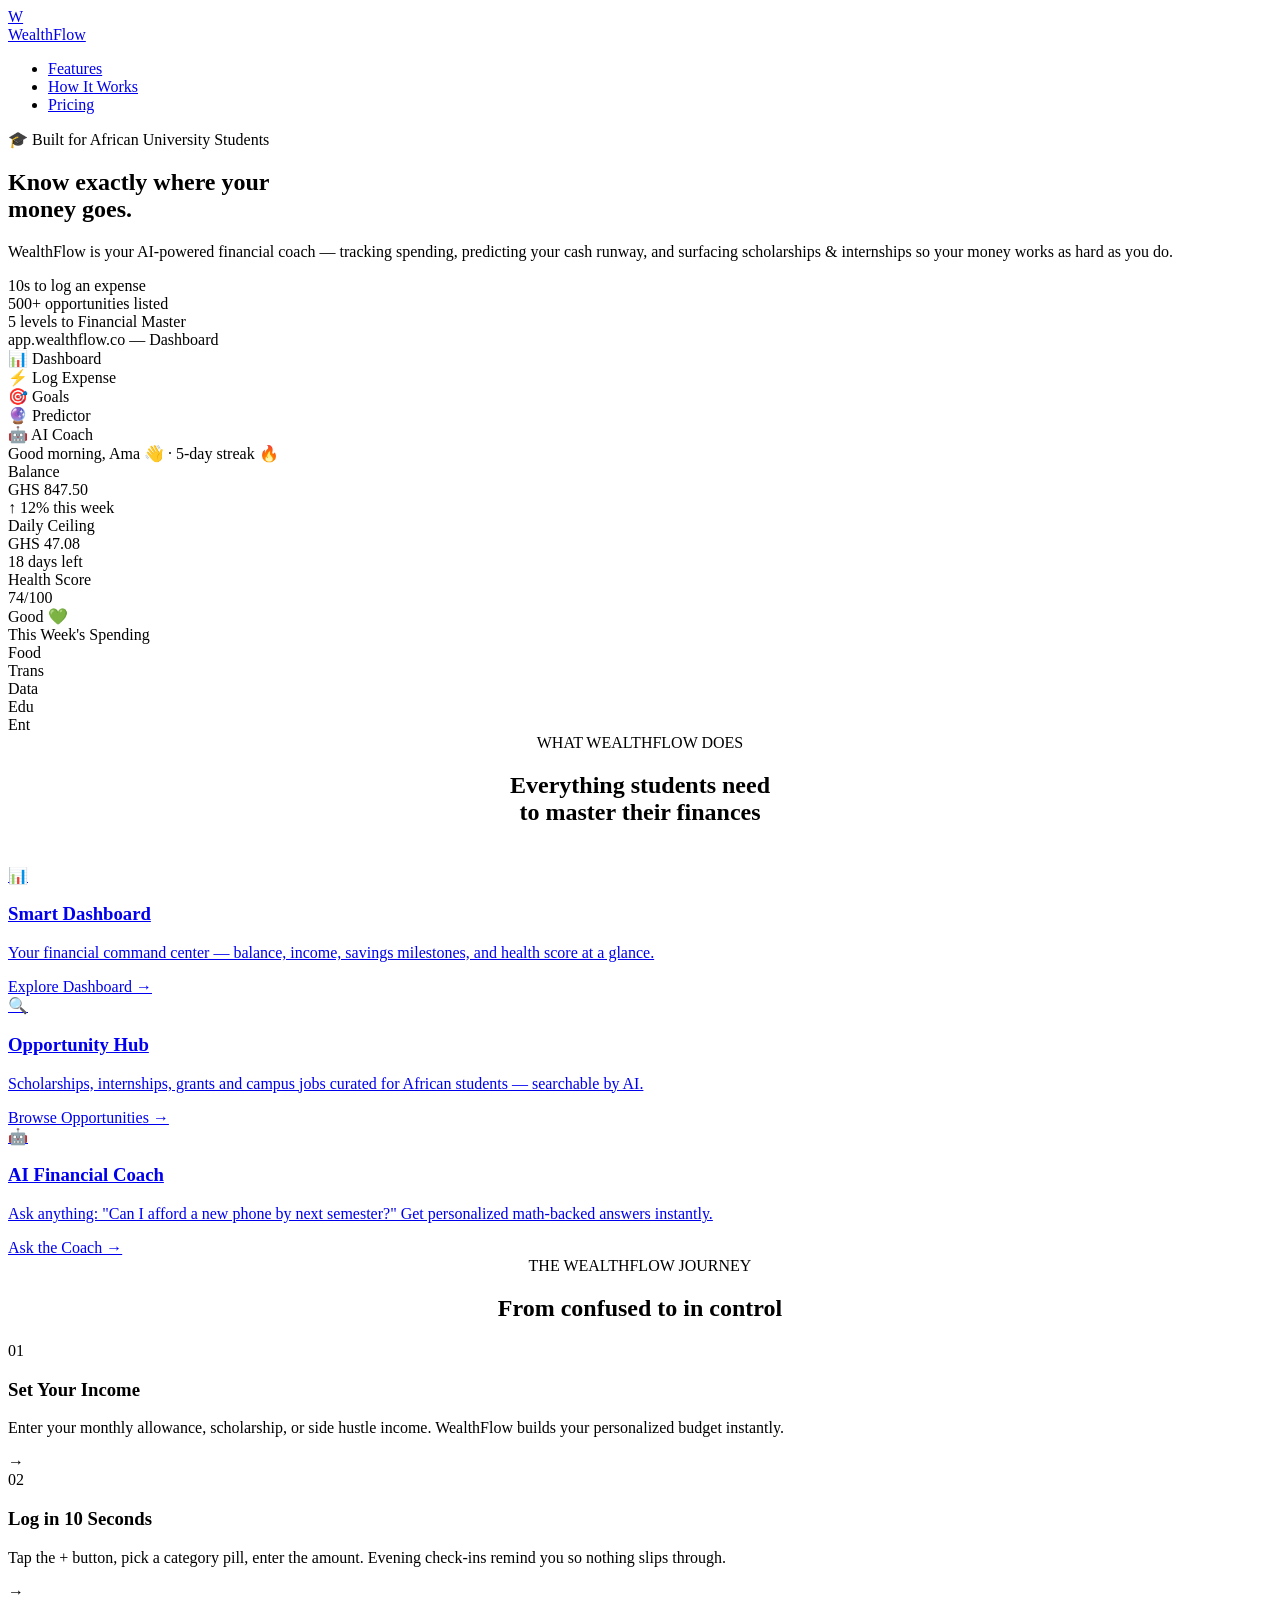
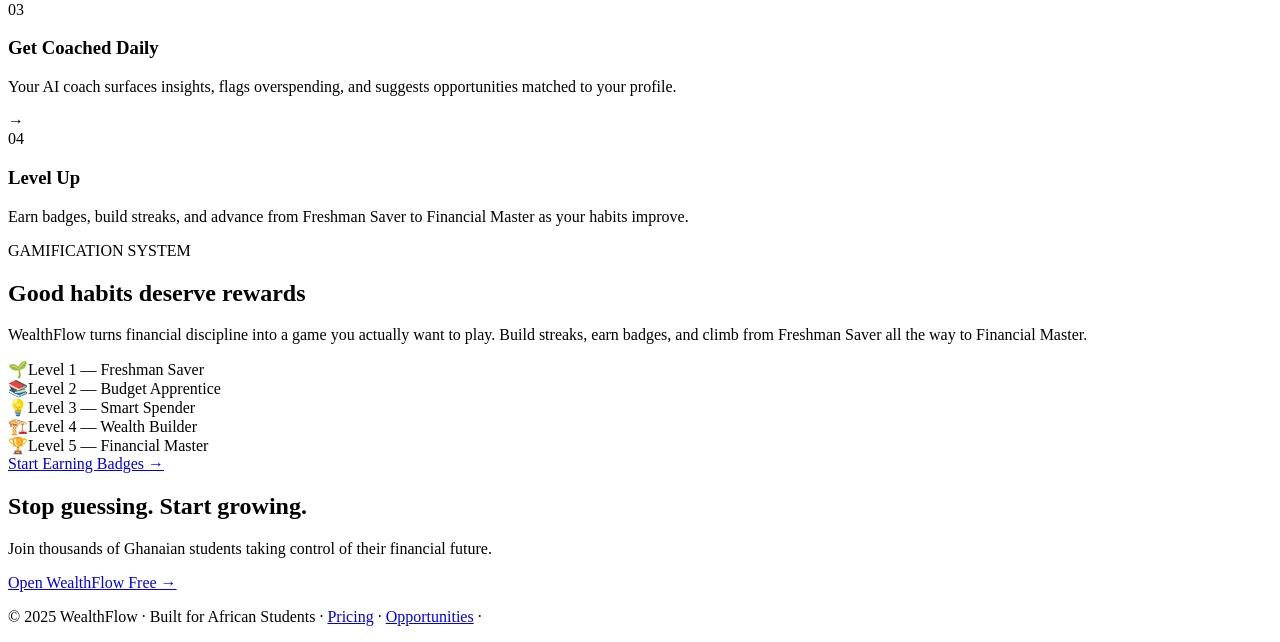
==== 2nd cloude/index.html @ a8cef29e "removed auth, removed redundant sections" ====
<!DOCTYPE html>
<html lang="en">
<head>
  <meta charset="UTF-8"/>
  <meta name="viewport" content="width=device-width, initial-scale=1.0"/>
  <title>WealthFlow — Your Financial Coach for University Life</title>
  <link rel="stylesheet" href="css/global.css"/>
  <link rel="stylesheet" href="css/landing.css"/>
</head>
<body>

<!-- NAV -->
<nav class="nav" id="navbar">
  <div class="nav-inner">
    <a href="index.html" class="nav-logo">
      <div class="nav-logo-mark">W</div>
      WealthFlow
    </a>
    <ul class="nav-links">
      <li><a href="#features">Features</a></li>
      <li><a href="#how">How It Works</a></li>
      <li><a href="#pricing">Pricing</a></li>
    </ul>
  </div>
</nav>

<!-- HERO -->
<section class="hero">
  <div class="hero-bg"></div>
  <div class="hero-content">
    <div class="hero-badge">🎓 Built for African University Students</div>
    <h1>Know exactly where your<br><span class="gradient-text">money goes.</span></h1>
    <p class="hero-sub">WealthFlow is your AI-powered financial coach — tracking spending, predicting your cash runway, and surfacing scholarships &amp; internships so your money works as hard as you do.</p>
   
    <div class="hero-stats">
      <div>
        <span class="stat-num">10s</span>
        <span class="stat-label">to log an expense</span>
      </div>
      <div class="stat-divider"></div>
      <div>
        <span class="stat-num">500+</span>
        <span class="stat-label">opportunities listed</span>
      </div>
      <div class="stat-divider"></div>
      <div>
        <span class="stat-num">5</span>
        <span class="stat-label">levels to Financial Master</span>
      </div>
    </div>
  </div>

  <!-- Dashboard Mockup -->
  <div class="mockup-wrap">
    <div class="mockup">
      <div class="mockup-bar">
        <span class="dot dot-r"></span>
        <span class="dot dot-y"></span>
        <span class="dot dot-g"></span>
        <span class="mockup-url">app.wealthflow.co — Dashboard</span>
      </div>
      <div class="mockup-body">
        <div class="mockup-sidebar">
          <div class="ms-item active">📊 Dashboard</div>
          <div class="ms-item">⚡ Log Expense</div>
          <div class="ms-item">🎯 Goals</div>
          <div class="ms-item">🔮 Predictor</div>
          <div class="ms-item">🤖 AI Coach</div>
        </div>
        <div class="mockup-main">
          <div class="mockup-greeting">Good morning, Ama 👋 · 5-day streak 🔥</div>
          <div class="mockup-cards">
            <div class="mock-card">
              <div class="mock-card-label">Balance</div>
              <div class="mock-card-val">GHS 847.50</div>
              <div class="mock-card-sub" style="color:var(--accent)">↑ 12% this week</div>
            </div>
            <div class="mock-card">
              <div class="mock-card-label">Daily Ceiling</div>
              <div class="mock-card-val">GHS 47.08</div>
              <div class="mock-card-sub" style="color:var(--warn)">18 days left</div>
            </div>
            <div class="mock-card">
              <div class="mock-card-label">Health Score</div>
              <div class="mock-card-val">74/100</div>
              <div class="mock-card-sub" style="color:var(--accent)">Good 💚</div>
            </div>
          </div>
          <div class="mockup-bars-wrap">
            <div class="mockup-bars-label">This Week's Spending</div>
            <div class="mockup-bars">
              <div class="mock-bar-col"><div class="mock-bar" style="height:60%;background:var(--primary)"></div><span class="mock-bar-label">Food</span></div>
              <div class="mock-bar-col"><div class="mock-bar" style="height:35%;background:var(--purple)"></div><span class="mock-bar-label">Trans</span></div>
              <div class="mock-bar-col"><div class="mock-bar" style="height:20%;background:var(--accent)"></div><span class="mock-bar-label">Data</span></div>
              <div class="mock-bar-col"><div class="mock-bar" style="height:15%;background:var(--warn)"></div><span class="mock-bar-label">Edu</span></div>
              <div class="mock-bar-col"><div class="mock-bar" style="height:25%;background:var(--danger)"></div><span class="mock-bar-label">Ent</span></div>
            </div>
          </div>
        </div>
      </div>
    </div>
  </div>
</section>

<!-- FEATURES -->
<section class="features" id="features">
  <div class="features-inner">
    <div class="eyebrow" style="text-align:center">WHAT WEALTHFLOW DOES</div>
    <h2 style="text-align:center;margin-bottom:40px">Everything students need<br>to master their finances</h2>
    <div class="features-grid">
      <a href="dashboard.html" class="feature-card featured">
        <div class="feature-card-icon">📊</div>
        <h3>Smart Dashboard</h3>
        <p>Your financial command center — balance, income, savings milestones, and health score at a glance.</p>
        <span class="feature-card-link">Explore Dashboard →</span>
      </a>
      
      <a href="opportunities.html" class="feature-card">
        <div class="feature-card-icon">🔍</div>
        <h3>Opportunity Hub</h3>
        <p>Scholarships, internships, grants and campus jobs curated for African students — searchable by AI.</p>
        <span class="feature-card-link">Browse Opportunities →</span>
      </a>
      <a href="dashboard.html#coach" class="feature-card">
        <div class="feature-card-icon">🤖</div>
        <h3>AI Financial Coach</h3>
        <p>Ask anything: "Can I afford a new phone by next semester?" Get personalized math-backed answers instantly.</p>
        <span class="feature-card-link">Ask the Coach →</span>
      </a>
    </div>
  </div>
</section>

<!-- HOW IT WORKS -->
<section class="how-section" id="how">
  <div class="how-inner">
    <div class="eyebrow" style="text-align:center">THE WEALTHFLOW JOURNEY</div>
    <h2 style="text-align:center">From confused to in control</h2>
    <div class="steps">
      <div class="step">
        <div class="step-num">01</div>
        <h3>Set Your Income</h3>
        <p>Enter your monthly allowance, scholarship, or side hustle income. WealthFlow builds your personalized budget instantly.</p>
      </div>
      <div class="step-arrow">→</div>
      <div class="step">
        <div class="step-num">02</div>
        <h3>Log in 10 Seconds</h3>
        <p>Tap the + button, pick a category pill, enter the amount. Evening check-ins remind you so nothing slips through.</p>
      </div>
      <div class="step-arrow">→</div>
      <div class="step">
        <div class="step-num">03</div>
        <h3>Get Coached Daily</h3>
        <p>Your AI coach surfaces insights, flags overspending, and suggests opportunities matched to your profile.</p>
      </div>
      <div class="step-arrow">→</div>
      <div class="step">
        <div class="step-num">04</div>
        <h3>Level Up</h3>
        <p>Earn badges, build streaks, and advance from Freshman Saver to Financial Master as your habits improve.</p>
      </div>
    </div>
  </div>
</section>

<!-- GAMIFICATION -->
<section class="gamify-section">
  <div class="gamify-inner">
    <div class="gamify-text">
      <div class="eyebrow">GAMIFICATION SYSTEM</div>
      <h2>Good habits deserve rewards</h2>
      <p>WealthFlow turns financial discipline into a game you actually want to play. Build streaks, earn badges, and climb from Freshman Saver all the way to Financial Master.</p>
      <div class="rank-list">
        <div class="rank-item"><span>🌱</span><span>Level 1 — Freshman Saver</span></div>
        <div class="rank-item"><span>📚</span><span>Level 2 — Budget Apprentice</span></div>
        <div class="rank-item"><span>💡</span><span>Level 3 — Smart Spender</span></div>
        <div class="rank-item"><span>🏗️</span><span>Level 4 — Wealth Builder</span></div>
        <div class="rank-item"><span>🏆</span><span>Level 5 — Financial Master</span></div>
      </div>
      <a href="dashboard.html" class="btn btn-primary">Start Earning Badges →</a>
    </div>
    <div class="badges-grid" id="landingBadges"></div>
  </div>
</section>

<!-- CTA -->
<section class="cta-band">
  <h2>Stop guessing. Start growing.</h2>
  <p>Join thousands of Ghanaian students taking control of their financial future.</p>
  <a href="dashboard.html" class="btn btn-primary btn-lg">Open WealthFlow Free →</a>
</section>

<!-- FOOTER -->
<footer>
  <p>© 2025 WealthFlow · Built for African Students ·
    <a href="pricing.html">Pricing</a> ·
    <a href="opportunities.html">Opportunities</a> ·
  </p>
</footer>

<script src="js/db.js"></script>
<script>
  // Sticky nav
  window.addEventListener('scroll', () => {
    document.getElementById('navbar').classList.toggle('scrolled', window.scrollY > 20);
  });

  // Render badges
  const badgesWrap = document.getElementById('landingBadges');
  Object.values(BADGES).forEach(b => {
    const earned = ['first_log','first_budget','three_day_streak'].includes(b.id);
    badgesWrap.innerHTML += `
      <div class="badge-card ${earned?'earned':''}">
        <div class="badge-icon">${b.emoji}</div>
        <div class="badge-name">${b.name}</div>
      </div>`;
  });
</script>
</body>
</html>
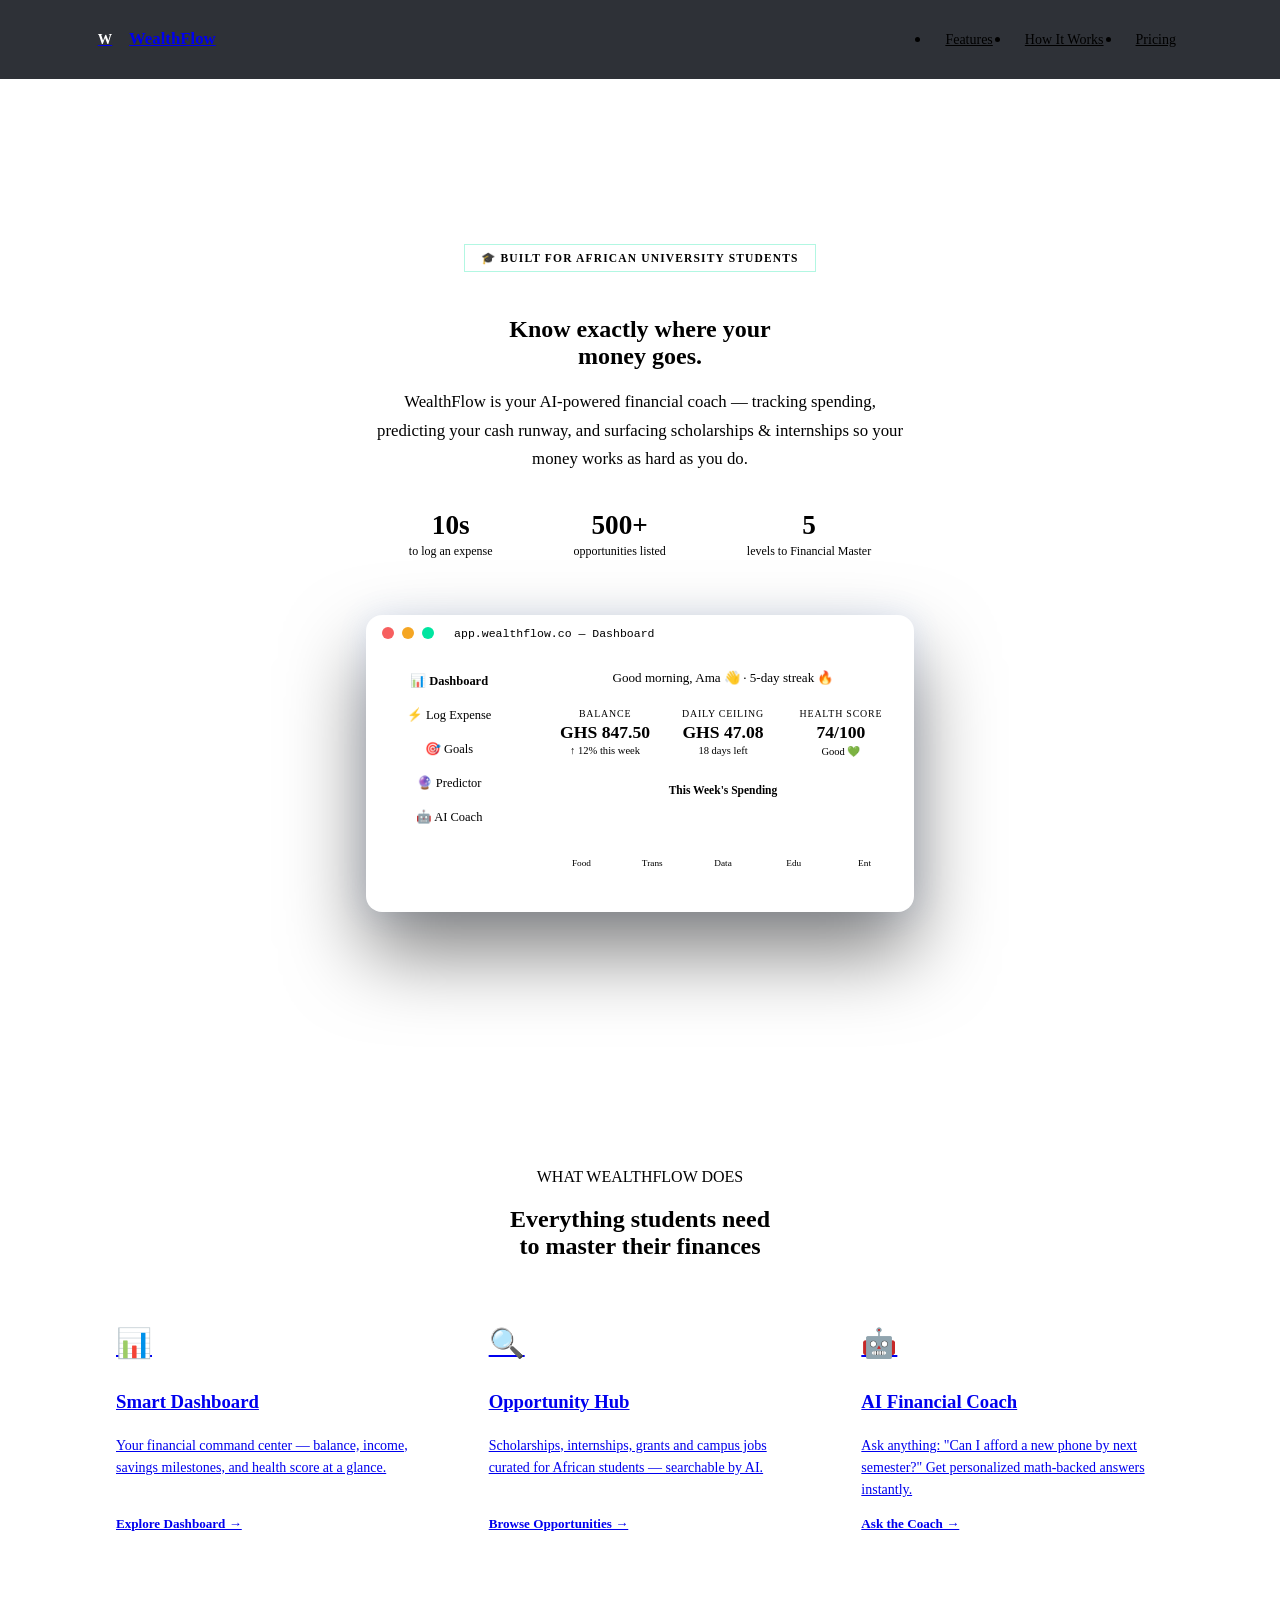
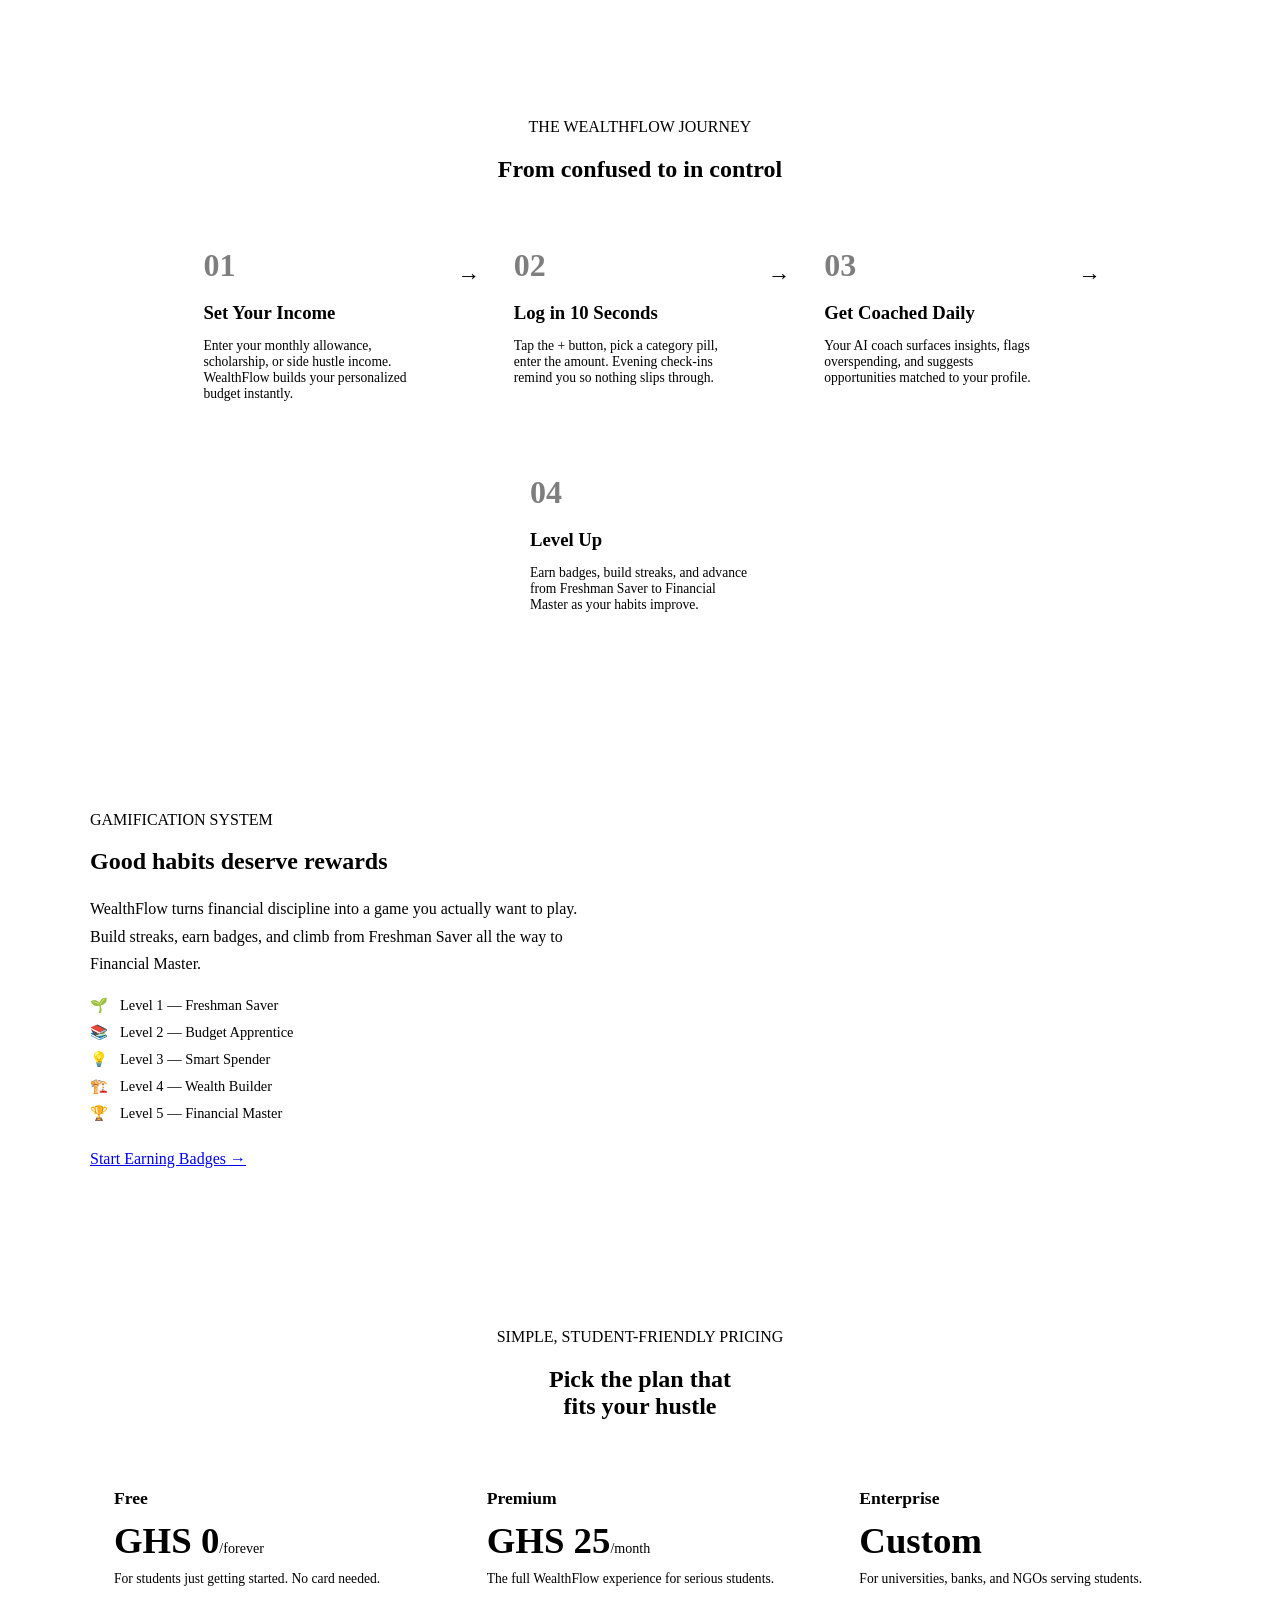
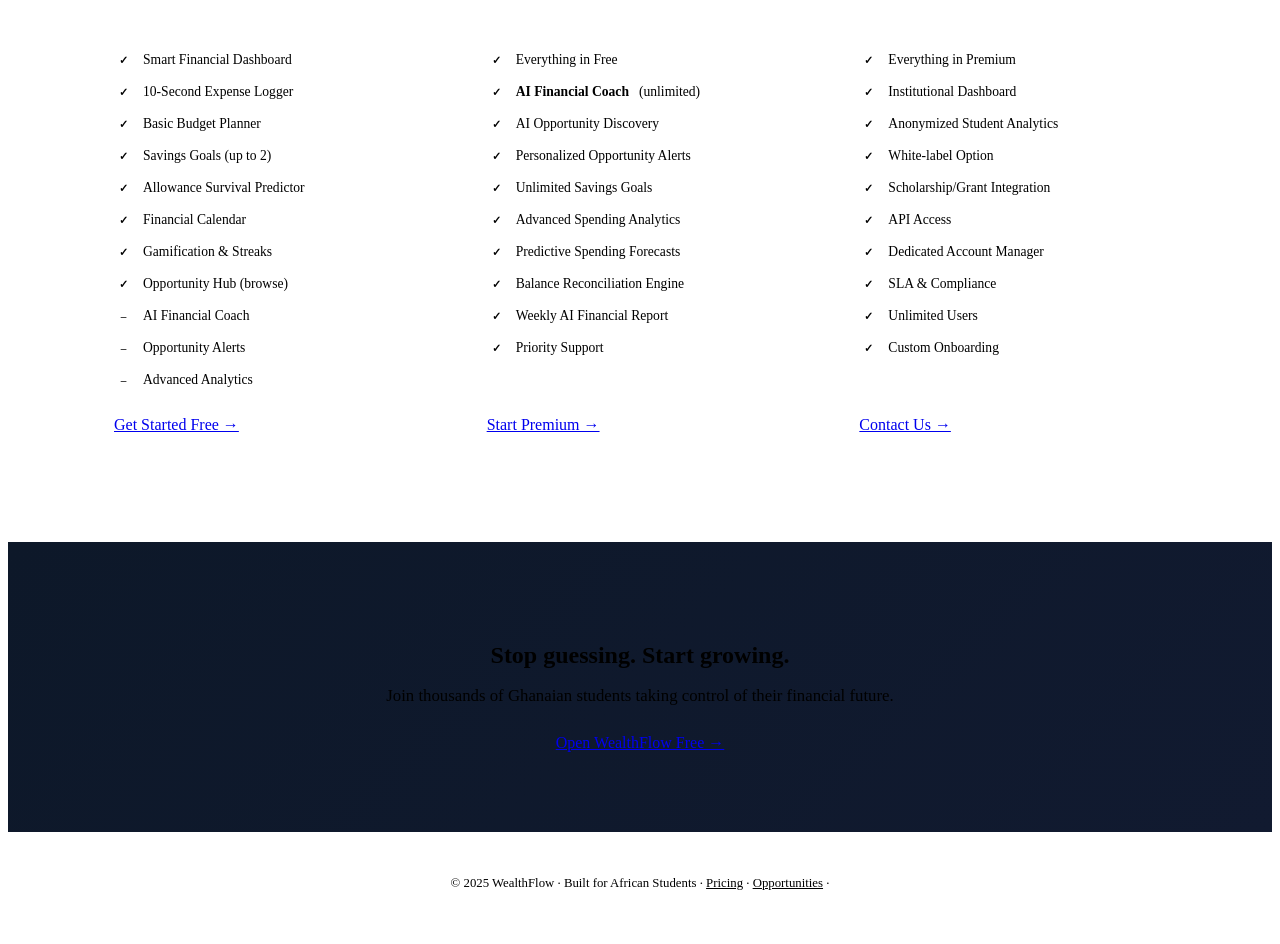
==== commit a4a0e932: "added pricing section to the index.html" ====
--- a/2nd cloude/index.html
+++ b/2nd cloude/index.html
@@ -184,6 +184,81 @@
   </div>
 </section>
 
+<!-- PRICING -->
+<section class="pricing-section" id="pricing">
+  <div class="pricing-inner">
+    <div class="eyebrow" style="text-align:center">SIMPLE, STUDENT-FRIENDLY PRICING</div>
+    <h2 style="text-align:center;margin-bottom:40px">Pick the plan that<br>fits your hustle</h2>
+    <div class="pricing-grid">
+
+      <!-- FREE -->
+      <div class="pricing-card">
+        <div class="plan-name">Free</div>
+        <div class="plan-price">GHS 0<span>/forever</span></div>
+        <div class="plan-desc">For students just getting started. No card needed.</div>
+        <div class="plan-divider"></div>
+        <div class="plan-features">
+          <div class="plan-feature included"><div class="pf-check pf-yes">✓</div>Smart Financial Dashboard</div>
+          <div class="plan-feature included"><div class="pf-check pf-yes">✓</div>10-Second Expense Logger</div>
+          <div class="plan-feature included"><div class="pf-check pf-yes">✓</div>Basic Budget Planner</div>
+          <div class="plan-feature included"><div class="pf-check pf-yes">✓</div>Savings Goals (up to 2)</div>
+          <div class="plan-feature included"><div class="pf-check pf-yes">✓</div>Allowance Survival Predictor</div>
+          <div class="plan-feature included"><div class="pf-check pf-yes">✓</div>Financial Calendar</div>
+          <div class="plan-feature included"><div class="pf-check pf-yes">✓</div>Gamification &amp; Streaks</div>
+          <div class="plan-feature included"><div class="pf-check pf-yes">✓</div>Opportunity Hub (browse)</div>
+          <div class="plan-feature"><div class="pf-check pf-no">–</div>AI Financial Coach</div>
+          <div class="plan-feature"><div class="pf-check pf-no">–</div>Opportunity Alerts</div>
+          <div class="plan-feature"><div class="pf-check pf-no">–</div>Advanced Analytics</div>
+        </div>
+        <a href="dashboard.html" class="btn btn-outline btn-full">Get Started Free →</a>
+      </div>
+
+      <!-- PREMIUM -->
+      <div class="pricing-card featured">
+        <div class="plan-name">Premium</div>
+        <div class="plan-price" id="premiumPrice">GHS 25<span id="premiumPer">/month</span></div>
+        <div class="plan-desc">The full WealthFlow experience for serious students.</div>
+        <div class="plan-divider"></div>
+        <div class="plan-features">
+          <div class="plan-feature included"><div class="pf-check pf-yes">✓</div>Everything in Free</div>
+          <div class="plan-feature included"><div class="pf-check pf-yes">✓</div><strong>AI Financial Coach</strong> (unlimited)</div>
+          <div class="plan-feature included"><div class="pf-check pf-yes">✓</div>AI Opportunity Discovery</div>
+          <div class="plan-feature included"><div class="pf-check pf-yes">✓</div>Personalized Opportunity Alerts</div>
+          <div class="plan-feature included"><div class="pf-check pf-yes">✓</div>Unlimited Savings Goals</div>
+          <div class="plan-feature included"><div class="pf-check pf-yes">✓</div>Advanced Spending Analytics</div>
+          <div class="plan-feature included"><div class="pf-check pf-yes">✓</div>Predictive Spending Forecasts</div>
+          <div class="plan-feature included"><div class="pf-check pf-yes">✓</div>Balance Reconciliation Engine</div>
+          <div class="plan-feature included"><div class="pf-check pf-yes">✓</div>Weekly AI Financial Report</div>
+          <div class="plan-feature included"><div class="pf-check pf-yes">✓</div>Priority Support</div>
+        </div>
+        <a href="auth.html?mode=signup" class="btn btn-primary btn-full">Start Premium →</a>
+      </div>
+
+      <!-- ENTERPRISE -->
+      <div class="pricing-card">
+        <div class="plan-name">Enterprise</div>
+        <div class="plan-price">Custom<span></span></div>
+        <div class="plan-desc">For universities, banks, and NGOs serving students.</div>
+        <div class="plan-divider"></div>
+        <div class="plan-features">
+          <div class="plan-feature included"><div class="pf-check pf-yes">✓</div>Everything in Premium</div>
+          <div class="plan-feature included"><div class="pf-check pf-yes">✓</div>Institutional Dashboard</div>
+          <div class="plan-feature included"><div class="pf-check pf-yes">✓</div>Anonymized Student Analytics</div>
+          <div class="plan-feature included"><div class="pf-check pf-yes">✓</div>White-label Option</div>
+          <div class="plan-feature included"><div class="pf-check pf-yes">✓</div>Scholarship/Grant Integration</div>
+          <div class="plan-feature included"><div class="pf-check pf-yes">✓</div>API Access</div>
+          <div class="plan-feature included"><div class="pf-check pf-yes">✓</div>Dedicated Account Manager</div>
+          <div class="plan-feature included"><div class="pf-check pf-yes">✓</div>SLA &amp; Compliance</div>
+          <div class="plan-feature included"><div class="pf-check pf-yes">✓</div>Unlimited Users</div>
+          <div class="plan-feature included"><div class="pf-check pf-yes">✓</div>Custom Onboarding</div>
+        </div>
+        <a href="mailto:hello@wealthflow.co" class="btn btn-outline btn-full">Contact Us →</a>
+      </div>
+
+    </div>
+  </div>
+</section>
+
 <!-- CTA -->
 <section class="cta-band">
   <h2>Stop guessing. Start growing.</h2>
@@ -218,4 +293,4 @@
   });
 </script>
 </body>
-</html>
+</html>
--- a/2nd cloude/css/landing.css
+++ b/2nd cloude/css/landing.css
@@ -0,0 +1,193 @@
+/* css/landing.css */
+
+/* ── NAV ─────────────────────────────────────────────── */
+.nav {
+  position: fixed; top: 0; left: 0; right: 0; z-index: 100;
+  background: rgba(10,13,20,0.85); backdrop-filter: blur(16px);
+  border-bottom: 1px solid transparent; transition: border-color 0.3s;
+}
+.nav.scrolled { border-bottom-color: var(--border); }
+.nav-inner {
+  max-width: 1100px; margin: 0 auto; padding: 14px 24px;
+  display: flex; align-items: center; gap: 20px;
+}
+.nav-logo { display: flex; align-items: center; gap: 9px; font-family: var(--font-display); font-weight: 700; font-size: 1.05rem; }
+.nav-logo-mark {
+  width: 30px; height: 30px; border-radius: 8px; background: var(--grad-primary);
+  display: flex; align-items: center; justify-content: center;
+  color: #fff; font-weight: 800; font-size: 0.9rem; flex-shrink: 0;
+}
+.nav-links { display: flex; align-items: center; gap: 4px; margin-left: auto; }
+.nav-links a {
+  font-size: 0.875rem; font-weight: 500; color: var(--muted);
+  padding: 8px 14px; border-radius: var(--r-md); transition: 0.15s;
+}
+.nav-links a:hover { color: var(--text); background: var(--surface); }
+.nav-cta { display: flex; align-items: center; gap: 8px; }
+
+/* ── HERO ─────────────────────────────────────────────── */
+.hero {
+  min-height: 100vh; display: flex; flex-direction: column;
+  align-items: center; justify-content: center;
+  text-align: center; padding: 120px 24px 60px; position: relative; overflow: hidden;
+}
+.hero-bg {
+  position: absolute; inset: 0; pointer-events: none;
+  background:
+    radial-gradient(ellipse 80% 50% at 50% -10%, rgba(79,142,247,0.22), transparent),
+    linear-gradient(var(--border) 1px, transparent 1px) 0 0 / 60px 60px,
+    linear-gradient(90deg, var(--border) 1px, transparent 1px) 0 0 / 60px 60px;
+  opacity: 0.4;
+}
+.hero-content { position: relative; z-index: 1; max-width: 780px; }
+.hero-badge {
+  display: inline-block; background: var(--accentDim); border: 1px solid rgba(0,229,160,0.3);
+  color: var(--accent); font-size: 0.72rem; font-weight: 700; letter-spacing: 0.1em;
+  text-transform: uppercase; padding: 6px 16px; border-radius: var(--r-full); margin-bottom: 24px;
+}
+.hero h1 { margin-bottom: 18px; }
+.hero-sub { font-size: 1.05rem; color: var(--muted); line-height: 1.7; max-width: 540px; margin: 0 auto 36px; }
+.hero-actions { display: flex; gap: 12px; justify-content: center; flex-wrap: wrap; margin-bottom: 52px; }
+.hero-stats   { display: flex; gap: 40px; justify-content: center; flex-wrap: wrap; }
+.stat-num { font-family: var(--font-display); font-size: 1.7rem; font-weight: 700; display: block; }
+.stat-label { font-size: 0.75rem; color: var(--muted); }
+.stat-divider { width: 1px; height: 36px; background: var(--border); }
+
+/* ── DASHBOARD MOCKUP ────────────────────────────────── */
+.mockup-wrap { max-width: 860px; margin: 56px auto 0; padding: 0 24px; }
+.mockup {
+  background: var(--surface); border: 1px solid var(--border); border-radius: 16px;
+  overflow: hidden; box-shadow: 0 40px 80px rgba(0,0,0,0.5), 0 0 30px rgba(79,142,247,0.12);
+}
+.mockup-bar {
+  background: var(--surface2); border-bottom: 1px solid var(--border);
+  padding: 12px 16px; display: flex; align-items: center; gap: 8px;
+}
+.dot { width: 12px; height: 12px; border-radius: 50%; }
+.dot-r{background:#F75F5F} .dot-y{background:#F5A623} .dot-g{background:#00E5A0}
+.mockup-url { margin-left: 12px; font-size: 0.72rem; color: var(--muted); font-family: monospace; }
+.mockup-body { display: flex; min-height: 260px; }
+.mockup-sidebar {
+  width: 150px; border-right: 1px solid var(--border); padding: 14px 8px;
+  display: flex; flex-direction: column; gap: 4px; flex-shrink: 0;
+}
+.mockup-sidebar .ms-item {
+  padding: 7px 10px; border-radius: var(--r-md); font-size: 0.78rem; color: var(--muted);
+}
+.mockup-sidebar .ms-item.active { background: var(--primaryGlow); color: var(--primary); font-weight: 600; }
+.mockup-main { flex: 1; padding: 18px; }
+.mockup-greeting { font-size: 0.82rem; color: var(--muted); margin-bottom: 12px; }
+.mockup-cards  { display: grid; grid-template-columns: repeat(3,1fr); gap: 8px; margin-bottom: 16px; }
+.mock-card { background: var(--surface2); border: 1px solid var(--border); border-radius: var(--r-md); padding: 10px; }
+.mock-card-label { font-size: 0.62rem; text-transform: uppercase; letter-spacing: 0.08em; color: var(--muted); margin-bottom: 3px; }
+.mock-card-val   { font-family: var(--font-display); font-size: 1.1rem; font-weight: 700; }
+.mock-card-sub   { font-size: 0.66rem; margin-top: 2px; }
+.mockup-bars-wrap { }
+.mockup-bars-label { font-size: 0.72rem; color: var(--muted); margin-bottom: 8px; font-weight: 600; }
+.mockup-bars { display: flex; align-items: flex-end; gap: 8px; height: 64px; }
+.mock-bar-col { display: flex; flex-direction: column; align-items: center; gap: 4px; flex: 1; }
+.mock-bar { width: 100%; border-radius: 4px 4px 0 0; min-height: 6px; }
+.mock-bar-label { font-size: 0.58rem; color: var(--faint); }
+
+/* ── FEATURES SECTION ────────────────────────────────── */
+.features { background: var(--surface); border-top: 1px solid var(--border); padding: 80px 24px; }
+.features-inner { max-width: 1100px; margin: 0 auto; }
+.features h2, .section-center { text-align: center; }
+.features-grid {
+  display: grid; grid-template-columns: repeat(auto-fit, minmax(280px,1fr)); gap: 18px;
+}
+.feature-card {
+  background: var(--bg); border: 1px solid var(--border); border-radius: var(--r-xl);
+  padding: 26px; display: flex; flex-direction: column;
+  transition: all 0.2s; cursor: pointer;
+}
+.feature-card:hover { border-color: var(--primary); transform: translateY(-3px); box-shadow: 0 12px 32px rgba(79,142,247,0.12); }
+.feature-card.featured { border-color: var(--primary); background: linear-gradient(135deg, var(--bg), rgba(79,142,247,0.07)); }
+.feature-card-icon { font-size: 1.8rem; margin-bottom: 12px; }
+.feature-card h3 { margin-bottom: 8px; }
+.feature-card p { color: var(--muted); font-size: 0.875rem; line-height: 1.6; flex: 1; margin-bottom: 14px; }
+.feature-card-link { font-size: 0.82rem; font-weight: 700; color: var(--primary); }
+
+/* ── HOW IT WORKS ────────────────────────────────────── */
+.how-section { padding: 80px 24px; }
+.how-inner { max-width: 1100px; margin: 0 auto; }
+.steps { display: flex; align-items: flex-start; gap: 10px; flex-wrap: wrap; justify-content: center; margin-top: 40px; }
+.step { background: var(--surface); border: 1px solid var(--border); border-radius: var(--r-xl); padding: 24px; width: 220px; flex-shrink: 0; }
+.step-num { font-family: var(--font-display); font-size: 2rem; font-weight: 800; color: var(--primary); opacity: 0.5; margin-bottom: 10px; }
+.step h3 { margin-bottom: 8px; }
+.step p { font-size: 0.85rem; color: var(--muted); }
+.step-arrow { font-size: 1.4rem; color: var(--faint); padding-top: 40px; }
+
+/* ── GAMIFICATION ────────────────────────────────────── */
+.gamify-section { padding: 80px 24px; background: var(--bg); }
+.gamify-inner { max-width: 1100px; margin: 0 auto; display: grid; grid-template-columns: 1fr 1fr; gap: 60px; align-items: center; }
+.gamify-text p { color: var(--muted); margin-bottom: 20px; line-height: 1.7; }
+.rank-list { display: flex; flex-direction: column; gap: 10px; margin-bottom: 28px; }
+.rank-item { display: flex; align-items: center; gap: 12px; font-size: 0.9rem; color: var(--muted); }
+.badges-grid { display: grid; grid-template-columns: repeat(3,1fr); gap: 12px; }
+
+/* ── PRICING SECTION ──────────────────────────────────── */
+.pricing-section { padding: 80px 24px; background: var(--surface); border-top: 1px solid var(--border); }
+.pricing-inner { max-width: 1100px; margin: 0 auto; }
+.pricing-grid {
+  display: grid; grid-template-columns: repeat(3, 1fr); gap: 18px; align-items: stretch;
+}
+.pricing-card {
+  display: flex; flex-direction: column;
+  background: var(--bg); border: 1px solid var(--border); border-radius: var(--r-xl);
+  padding: 28px 24px; transition: all 0.2s;
+}
+.pricing-card:hover { border-color: var(--borderL); transform: translateY(-3px); }
+.pricing-card.featured {
+  border-color: var(--primary);
+  background: linear-gradient(135deg, var(--bg), rgba(79,142,247,0.07));
+  box-shadow: 0 0 0 1px var(--primary), 0 20px 50px rgba(79,142,247,0.16);
+  position: relative;
+}
+.pricing-card.featured::before {
+  content: "MOST POPULAR";
+  position: absolute; top: -12px; left: 50%; transform: translateX(-50%);
+  background: var(--grad-primary); color: #fff;
+  font-size: 0.64rem; font-weight: 800; letter-spacing: 0.08em;
+  padding: 5px 14px; border-radius: var(--r-full); white-space: nowrap;
+}
+.plan-name { font-family: var(--font-display); font-size: 1.1rem; font-weight: 700; margin-bottom: 10px; }
+.plan-price { font-family: var(--font-display); font-size: 2.3rem; font-weight: 800; margin-bottom: 6px; }
+.plan-price span { font-family: var(--font-body); font-size: 0.88rem; font-weight: 500; color: var(--muted); }
+.plan-desc { font-size: 0.85rem; color: var(--muted); line-height: 1.55; min-height: 42px; }
+.plan-divider { height: 1px; background: var(--border); margin: 20px 0; }
+.plan-features { display: flex; flex-direction: column; gap: 13px; flex: 1; margin-bottom: 26px; }
+.plan-feature { display: flex; align-items: center; gap: 10px; font-size: 0.85rem; color: var(--faint); }
+.plan-feature.included { color: var(--text); }
+.pf-check {
+  width: 19px; height: 19px; border-radius: 50%; flex-shrink: 0;
+  display: grid; place-items: center; font-size: 0.7rem; font-weight: 700;
+}
+.pf-check.pf-yes { background: var(--accentDim); color: var(--accent); }
+.pf-check.pf-no  { background: var(--surface2); color: var(--faint); }
+
+/* ── CTA BAND ────────────────────────────────────────── */
+.cta-band {
+  background: linear-gradient(135deg,#0d1829,#111a30);
+  border-top: 1px solid var(--border); padding: 80px 24px; text-align: center;
+}
+.cta-band h2 { margin-bottom: 12px; }
+.cta-band p  { color: var(--muted); font-size: 1.05rem; margin-bottom: 28px; }
+
+/* ── FOOTER ─────────────────────────────────────────── */
+footer {
+  background: var(--surface); border-top: 1px solid var(--border);
+  padding: 32px 24px; text-align: center;
+  font-size: 0.8rem; color: var(--faint);
+}
+footer a { color: var(--primary); }
+
+@media(max-width:768px){
+  .gamify-inner { grid-template-columns:1fr; }
+  .step { width:100%; max-width:400px; }
+  .step-arrow { display:none; }
+  .nav-links { display:none; }
+  .mockup-sidebar { display:none; }
+  .pricing-grid { grid-template-columns: 1fr; }
+  .pricing-card.featured { order: -1; }
+}
